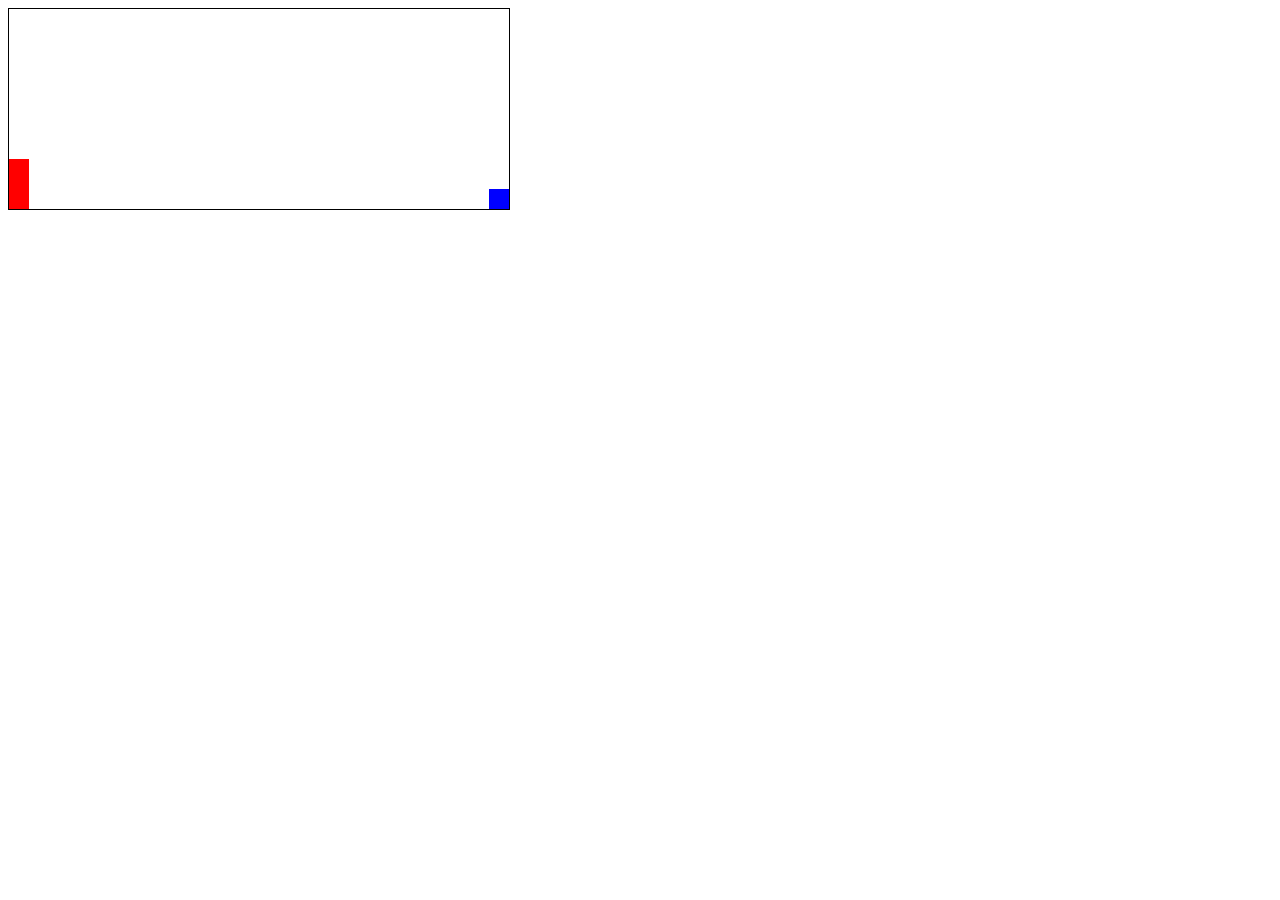
==== index.html @ a8000ab4 "Add files via upload" ====
﻿<!DOCTYPE html>
<html lang="en" onlick="jump()">
<head>
    <meta charset="utf-8" />
    <title>Game</title>
    <link rel="stylesheet" href="stylesheet.css">
</head>
<body>
    <div id="game">
        <div id="character"></div>
        <div id="block"></div>
    </div>
</body>
<script src="script.js"></script>
</html>
---- stylesheet.css ----
﻿body
{
	padding 0;
	margin 0;
}
#game{
	width: 500px;
	height: 200px;
	border: 1px solid black;
}
#character{
	width: 20px;
	height: 50px;
	background-color: red;
	position: relative;
	top: 150px;

}

.animate {
	animation: jump 500ms;
}

@keyframes jump{
	0%{top:150px;}
	30%{top: 100px;}
	70%{top: 100px;}
	100%{top: 150px;}
}

#block{
	width: 20px;
	height: 20px;
	background-color: blue;
	position: relative;
	top: 130px;
	left: 480px;
	animation: block 1s infinite linear;
}
@keyframes block{
	0%{left:480px;}
	100%{left:-40px;}
}
p {
	text-align: center;
}
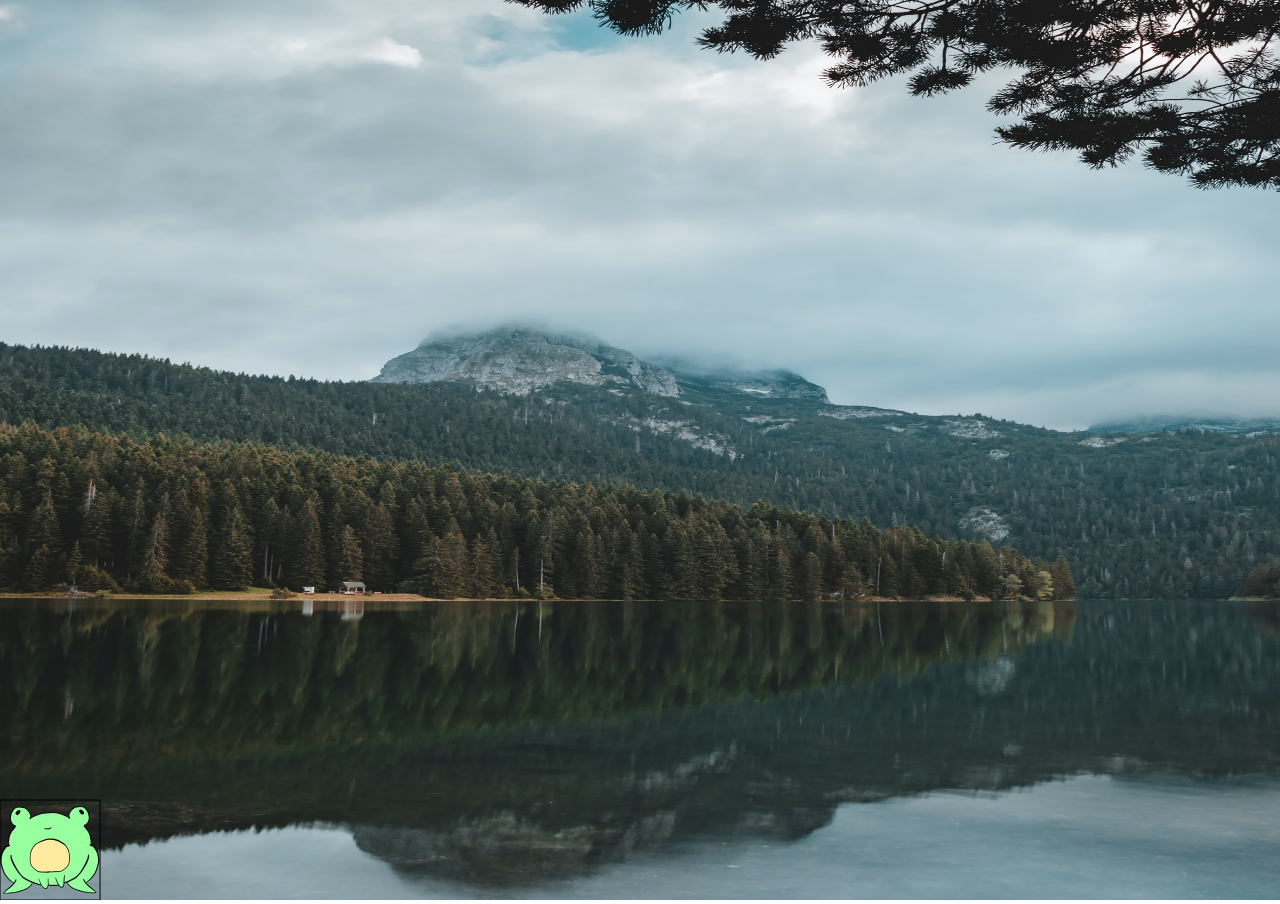
==== commit b2a93699: "Added Canvas elements" ====
--- a/index.html
+++ b/index.html
@@ -1,15 +1,22 @@
 ﻿<!DOCTYPE html>
-<html lang="en" onlick="jump()">
+<html lang="en">
 <head>
     <meta charset="utf-8" />
     <title>Game</title>
     <link rel="stylesheet" href="stylesheet.css">
 </head>
 <body>
-    <div id="game">
+    <!-- <div id="game">
         <div id="character"></div>
         <div id="block"></div>
-    </div>
+    </div> -->
+    <canvas></canvas>
 </body>
-<script src="script.js"></script>
+<!-- <script src="script.js"></script> -->
+<script src="main.js" type="module"></script>
+
+<script>
+    
+
+</script>
 </html>--- a/stylesheet.css
+++ b/stylesheet.css
@@ -1,8 +1,10 @@
-﻿body
-{
-	padding 0;
-	margin 0;
+﻿html, body{
+	padding: 0;
+	margin: 0;
+	box-sizing: border-box;
+	overflow: hidden; 
 }
+/* 
 #game{
 	width: 500px;
 	height: 200px;
@@ -43,4 +45,4 @@
 }
 p {
 	text-align: center;
-}+} */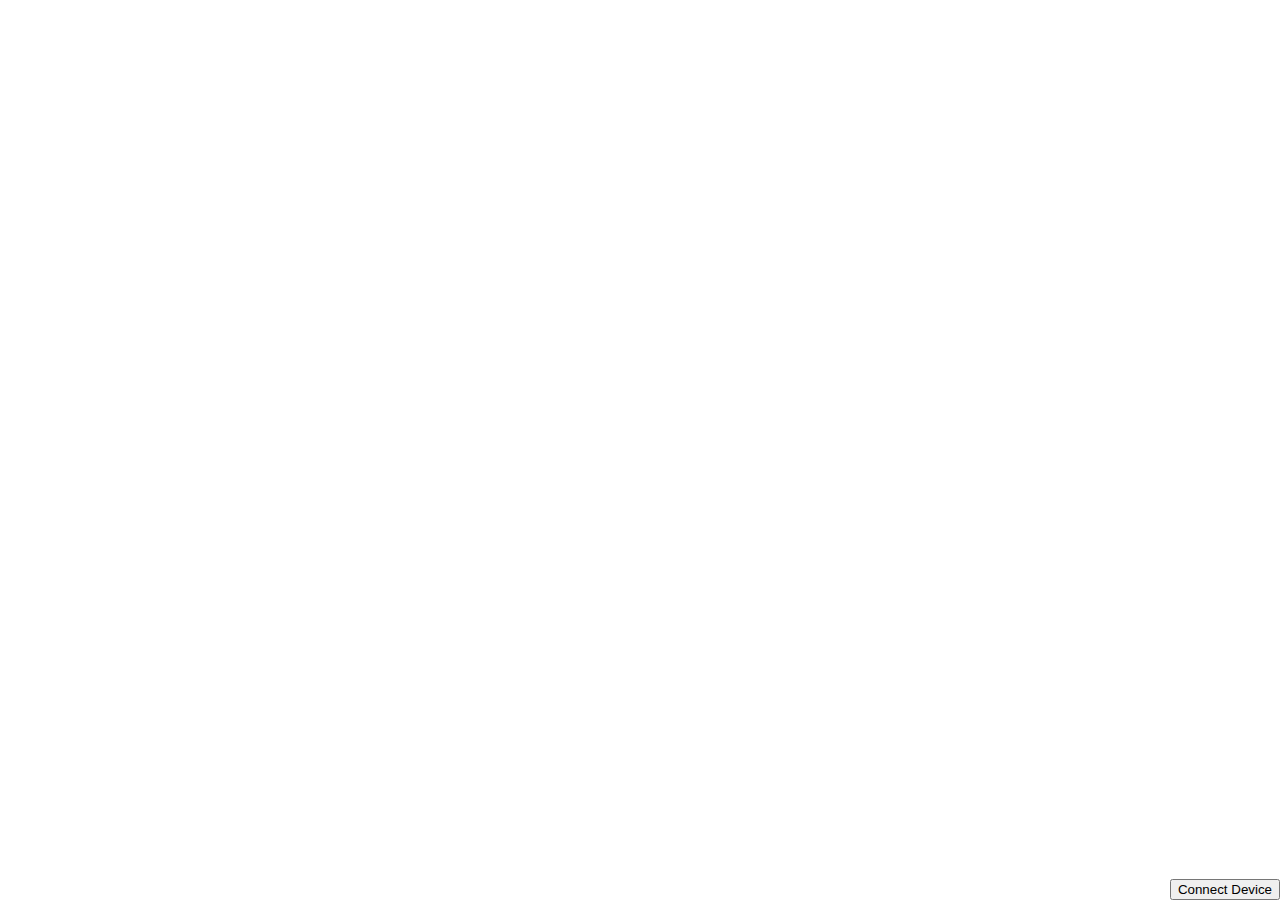
==== commit 7b31e1c4: "Converted for brain control" ====
--- a/index.html
+++ b/index.html
@@ -1,22 +1,14 @@
-﻿<!DOCTYPE html>
-<html lang="en">
-<head>
-    <meta charset="utf-8" />
-    <title>Game</title>
-    <link rel="stylesheet" href="stylesheet.css">
-</head>
-<body>
-    <!-- <div id="game">
-        <div id="character"></div>
-        <div id="block"></div>
-    </div> -->
-    <canvas></canvas>
-</body>
-<!-- <script src="script.js"></script> -->
-<script src="main.js" type="module"></script>
-
-<script>
-    
-
-</script>
-</html>+
+
+        <!DOCTYPE html> 
+        <html lang="en"> 
+            <head>
+                <title>Derpy Frog | Autumn Auriel</title>
+                <link rel="stylesheet" type="text/css" href="./style.css">
+                <script src="https://cdn.jsdelivr.net/npm/brainsatplay@0.0.38"></script>
+                <script src="./brainsatplay/brainsatplay.js"></script>
+            </head>
+            <body>
+                <script src="./index.js" type="module"></script>
+            </body>
+        </html>--- a/style.css
+++ b/style.css
@@ -0,0 +1,15 @@
+body {
+  font-family: Montserrat, sans-serif;
+  color: white;
+  /* background: black; */
+  width: 100vw; 
+  height: 100vh;
+}
+      
+#application {
+  width: 100%; 
+  height: 100%;
+  display: flex;
+  align-items: center; 
+  justify-content: center; 
+}